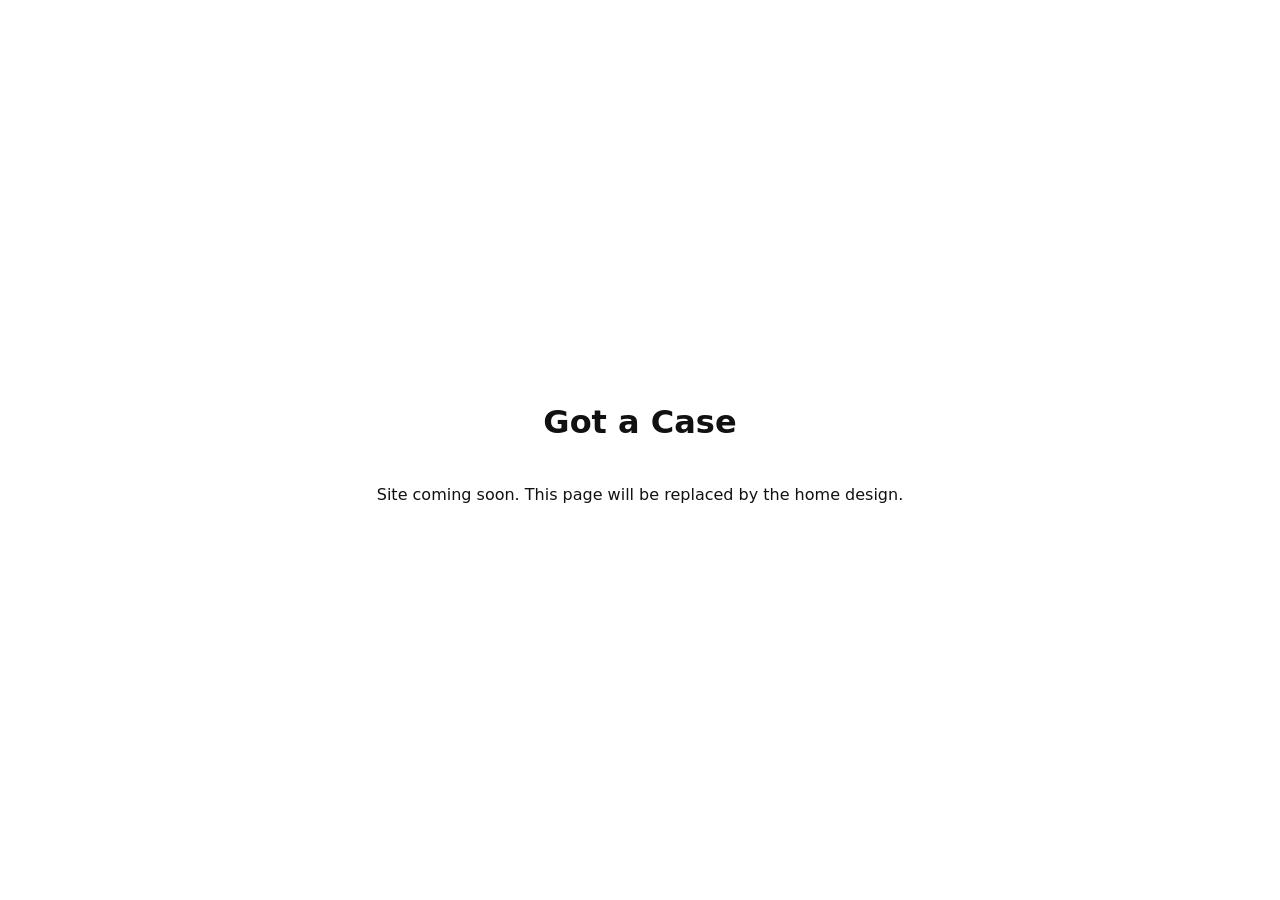
==== site/index.html @ 5988296b "Scaffold repository structure for Got a Case site Add design/ folders for mobile and desktop HTML ex" ====
<!DOCTYPE html>
<html lang="en">
<head>
  <meta charset="UTF-8">
  <meta name="viewport" content="width=device-width, initial-scale=1.0">
  <title>Got a Case</title>
  <meta name="description" content="Got a Case">
  <link rel="stylesheet" href="assets/css/main.css">
</head>
<body>
  <main class="placeholder">
    <h1>Got a Case</h1>
    <p>Site coming soon. This page will be replaced by the home design.</p>
  </main>
  <script src="assets/js/main.js"></script>
</body>
</html>
---- site/assets/css/main.css ----
/* ==========================================================================
   Got a Case – global styles
   Mobile-first: base rules target phones, desktop overrides live in
   @media (min-width: 1024px) blocks.
   ========================================================================== */

:root {
  /* Update these tokens from the design files once they are uploaded */
  --color-bg: #ffffff;
  --color-text: #111111;
  --color-accent: #0055ff;
  --font-body: system-ui, -apple-system, "Segoe UI", Roboto, sans-serif;
  --gutter: 16px;
  --max-width: 1200px;
}

*,
*::before,
*::after {
  box-sizing: border-box;
}

html {
  -webkit-text-size-adjust: 100%;
}

body {
  margin: 0;
  font-family: var(--font-body);
  color: var(--color-text);
  background: var(--color-bg);
  line-height: 1.5;
}

img,
svg,
video {
  max-width: 100%;
  height: auto;
  display: block;
}

.container {
  width: 100%;
  max-width: var(--max-width);
  margin: 0 auto;
  padding: 0 var(--gutter);
}

/* Temporary placeholder until the home design is in */
.placeholder {
  min-height: 100vh;
  display: grid;
  place-content: center;
  text-align: center;
  padding: var(--gutter);
}

@media (min-width: 1024px) {
  :root {
    --gutter: 32px;
  }
}
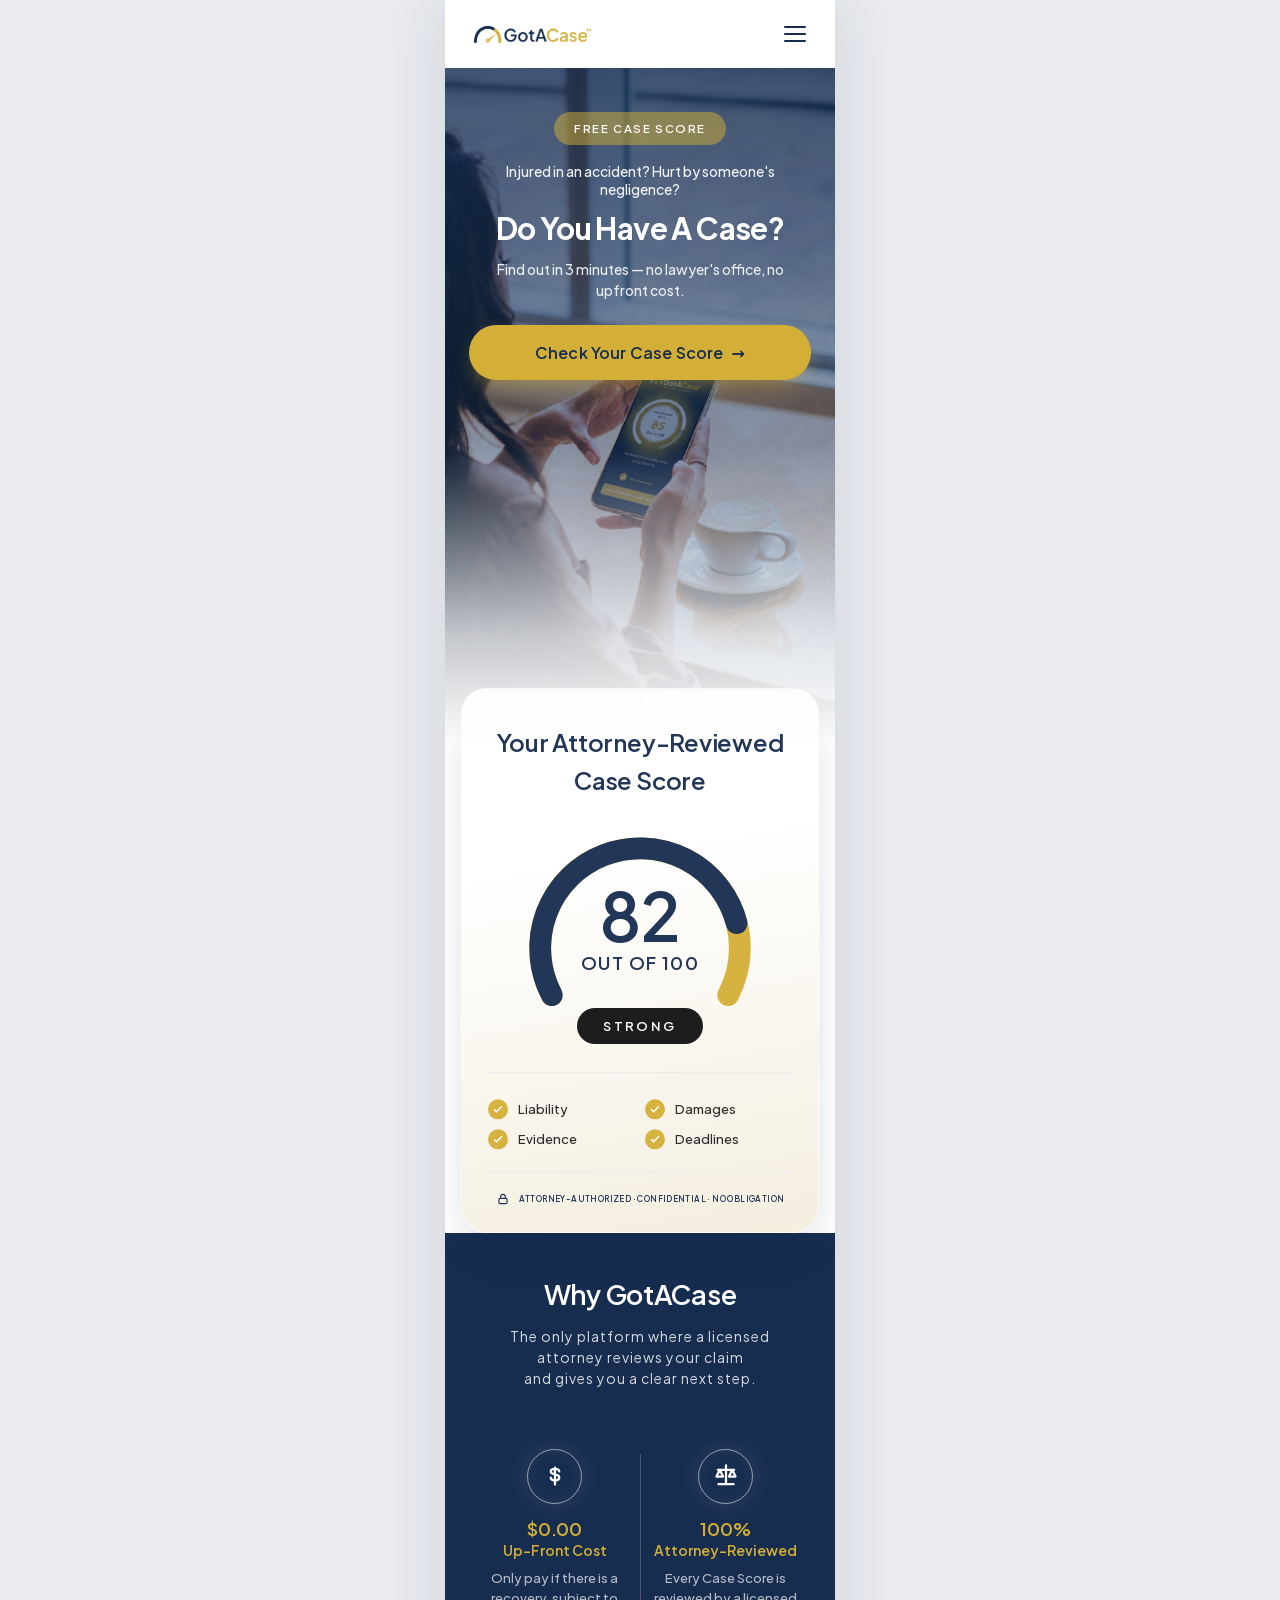
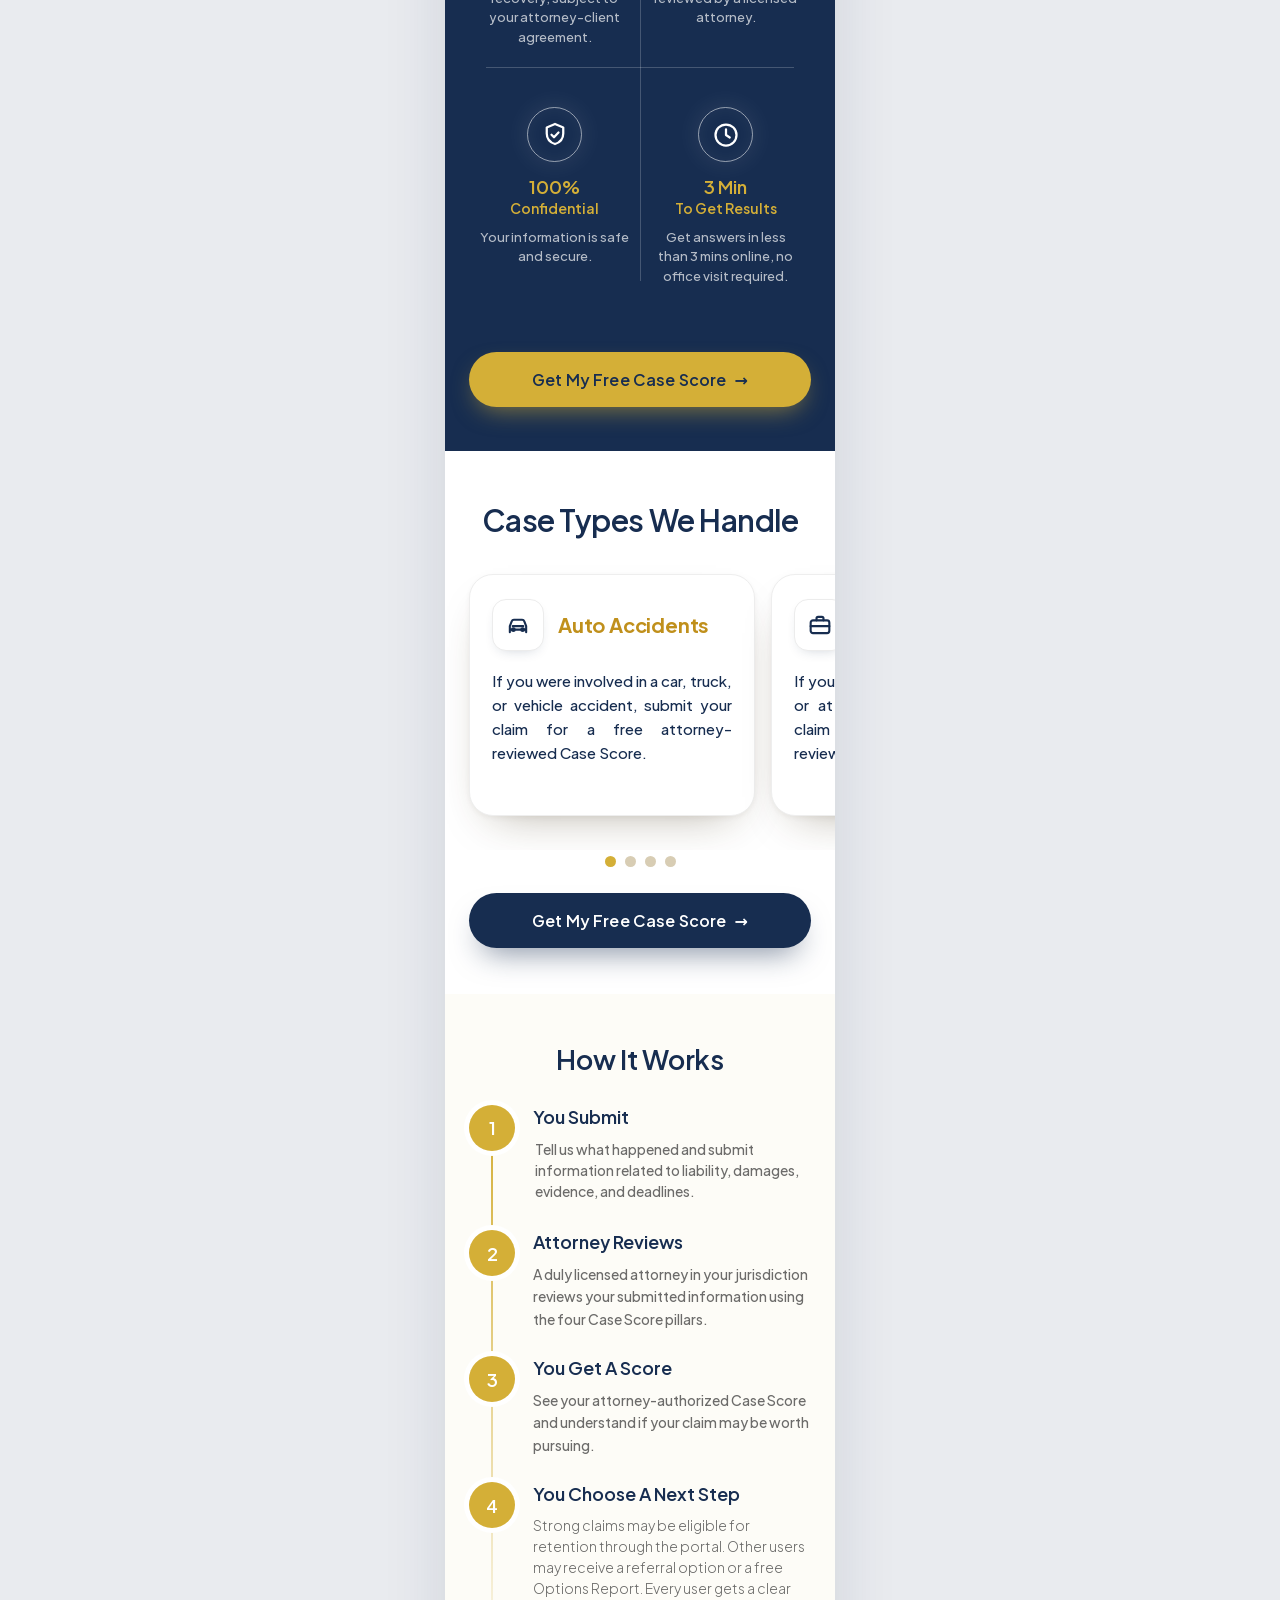
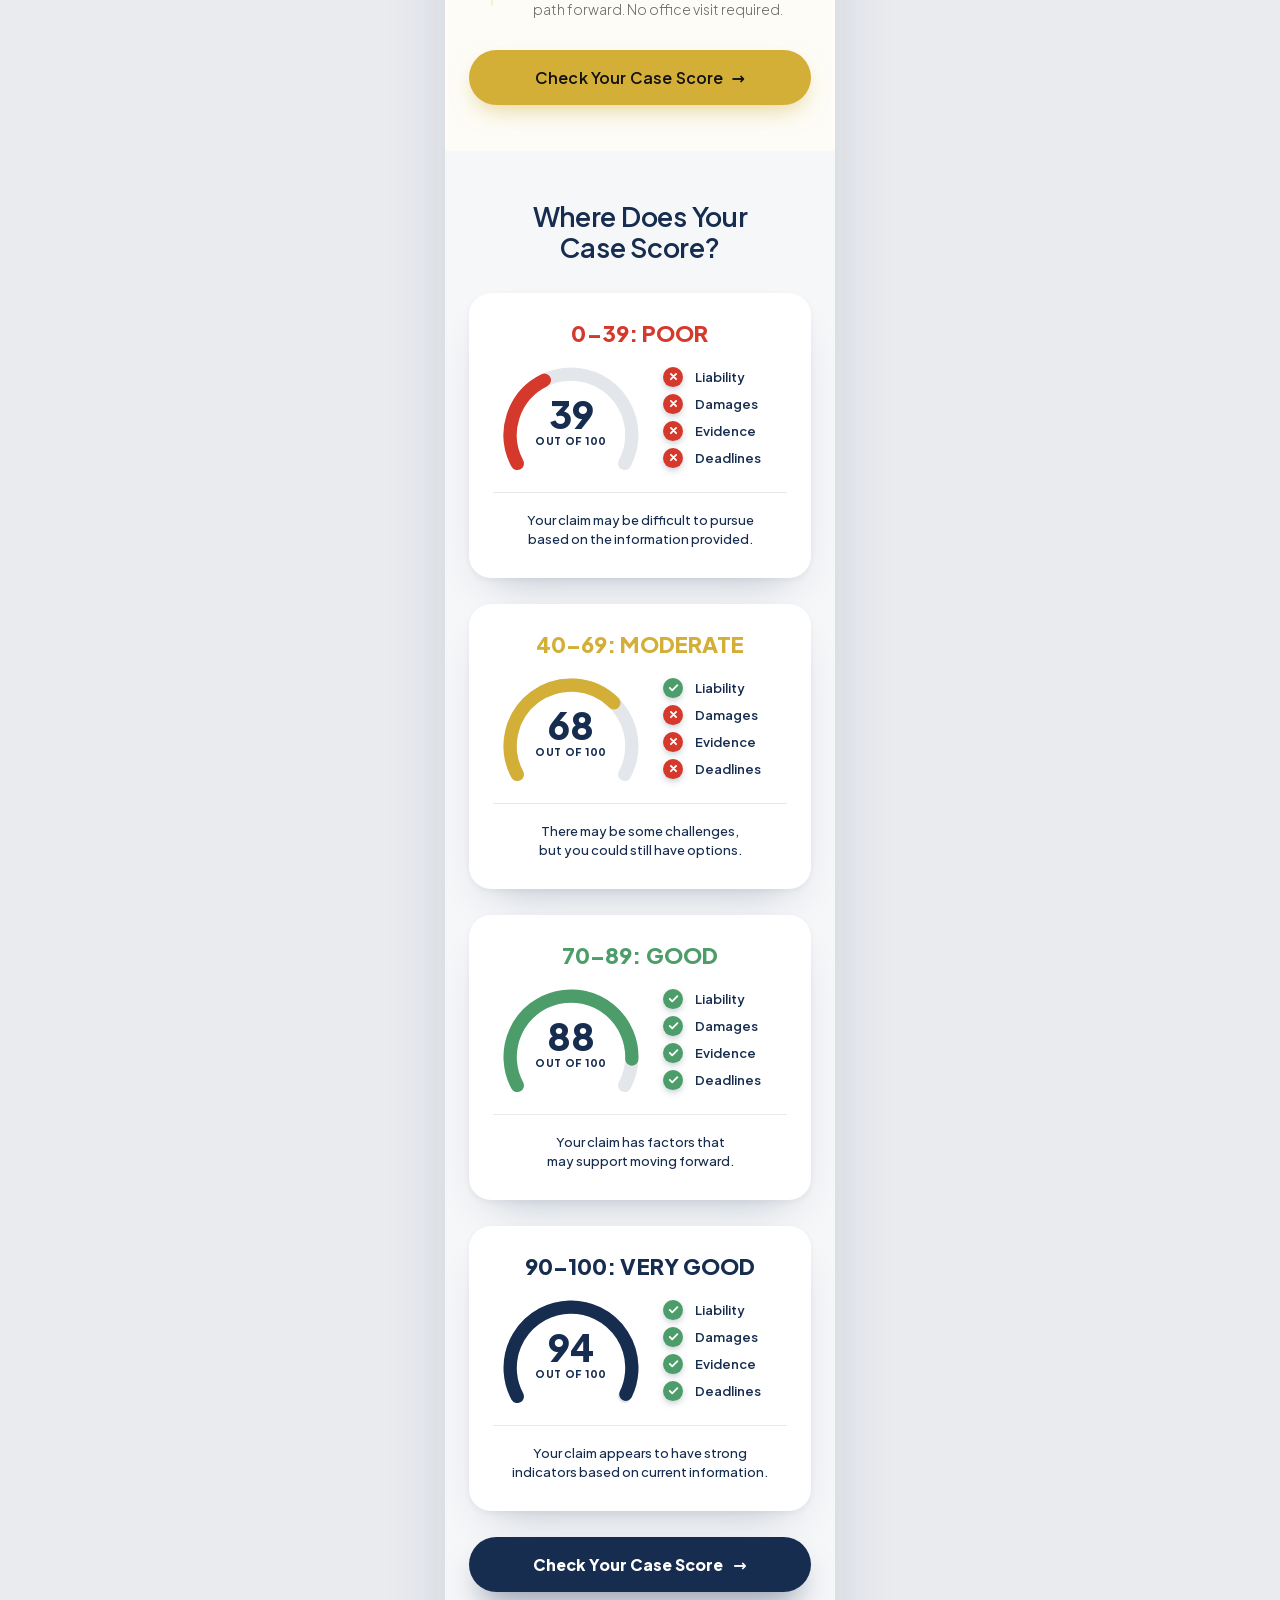
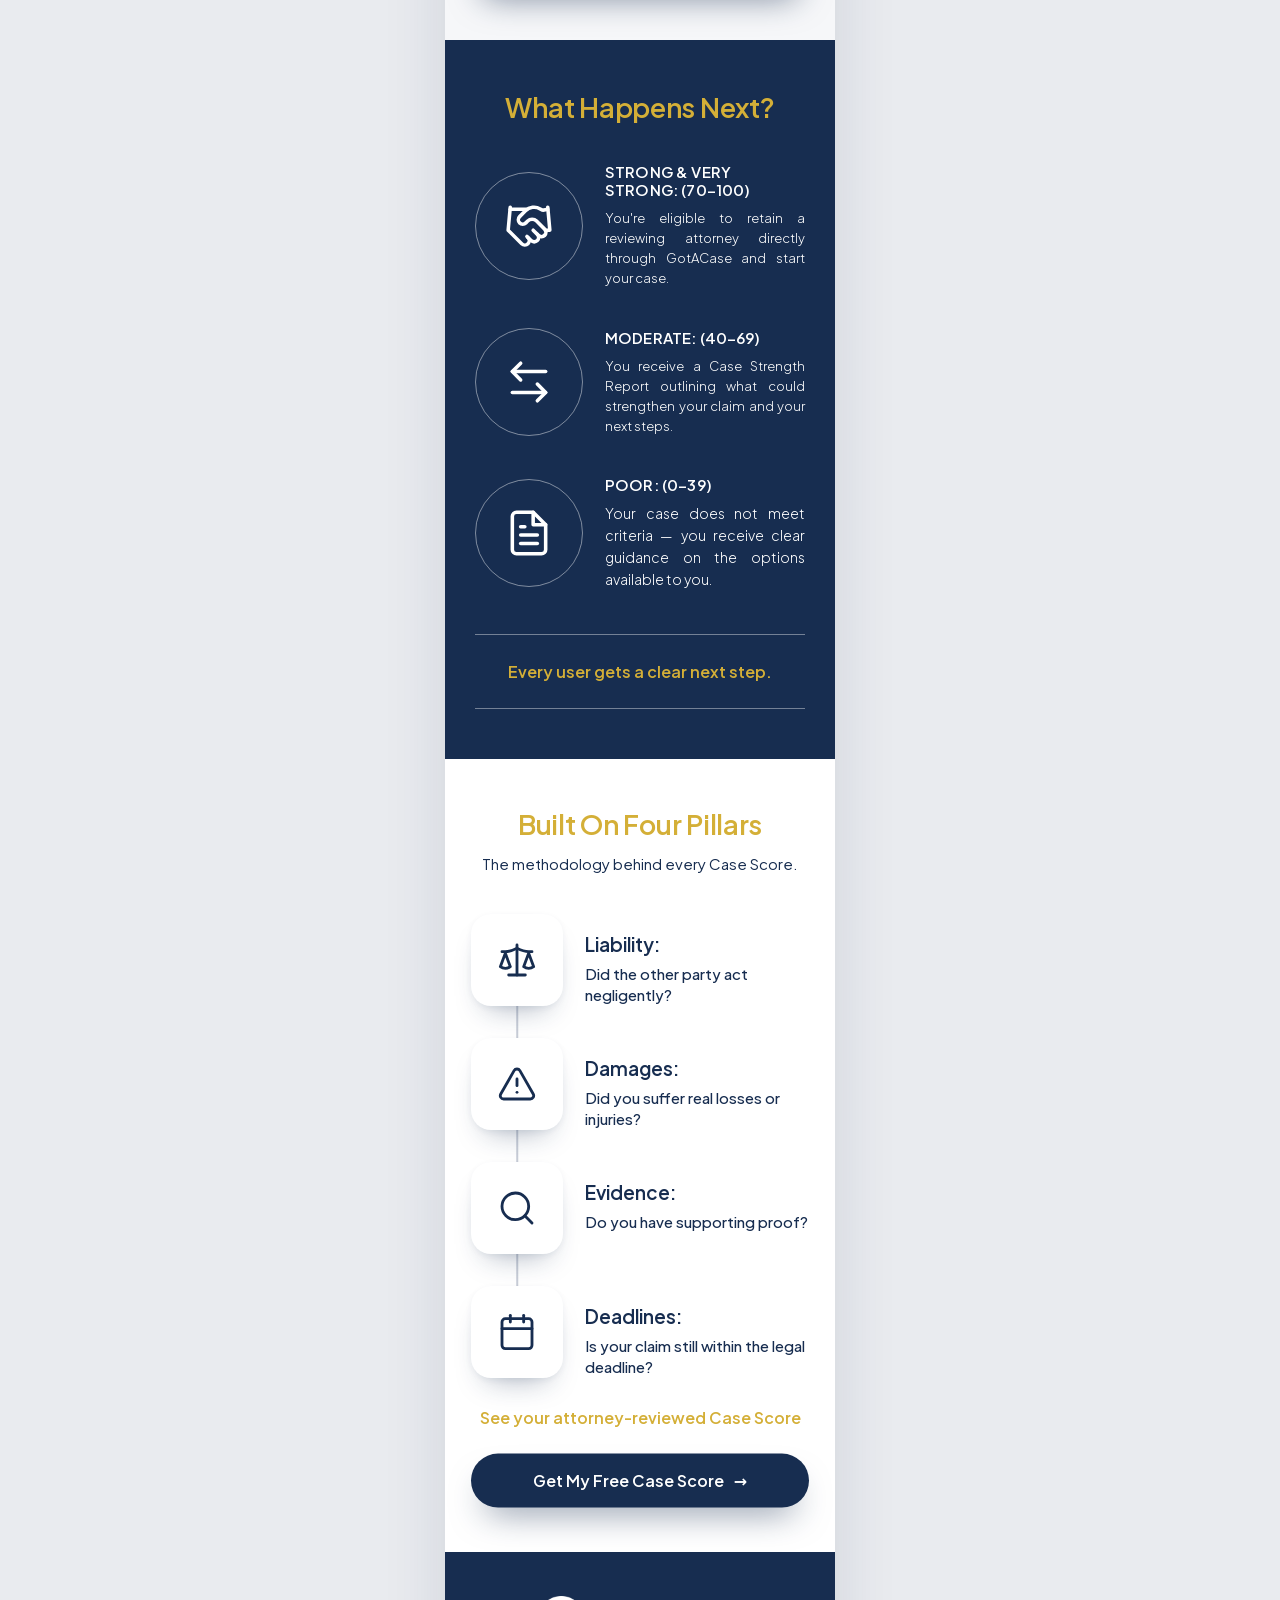
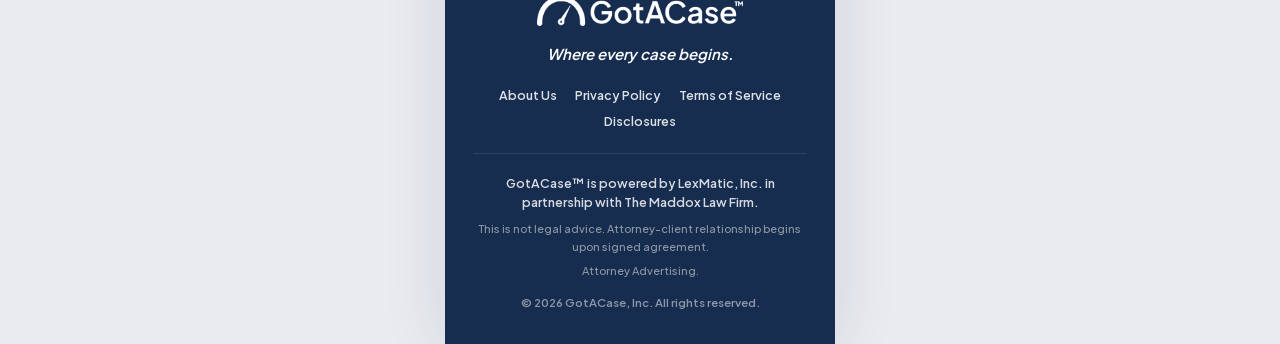
==== commit b43a5c24: "Build mobile site pages from the design exports Convert the five bundled mobile exports (home, quiz," ====
--- a/site/index.html
+++ b/site/index.html
@@ -1,17 +1,784 @@
 <!DOCTYPE html>
 <html lang="en">
 <head>
-  <meta charset="UTF-8">
-  <meta name="viewport" content="width=device-width, initial-scale=1.0">
-  <title>Got a Case</title>
-  <meta name="description" content="Got a Case">
-  <link rel="stylesheet" href="assets/css/main.css">
+<meta charset="utf-8">
+<meta name="viewport" content="width=device-width, initial-scale=1">
+<title>GotACase&trade; — Where every case begins.</title>
+<meta name="description" content="Find out if you have a personal injury case in 3 minutes. Get a free, attorney-reviewed Case Score. No upfront cost, no office visit.">
+<link rel="icon" type="image/png" href="favicon.png">
+<link rel="apple-touch-icon" href="apple-touch-icon.png">
+<link rel="stylesheet" href="assets/css/fonts.css">
+<link rel="stylesheet" href="assets/css/main.css">
+<style>
+:root {
+    --navy: #172D50;
+    --navy-deep: #172D50;
+    --gold: #D4AF37;
+    --gold-soft: #D4AF37;
+    --steel: #8C96A3;
+    --onyx: #111111;
+    --white: #FFFFFF;
+    --ink: #172D50;
+    --line: #e7eaef;
+    --page-bg: #e9ebef;
+    --card-grad-top: #ffffff;
+    --card-grad-bot: #f4eede;
+    --font-bold: 600;
+    --hero-zoom: 1.08;
+  }
+
+  * { margin: 0; padding: 0; box-sizing: border-box; }
+
+  html { scroll-behavior: smooth; }
+
+  body {
+    font-family: 'Plus Jakarta Sans', system-ui, sans-serif;
+    background: var(--page-bg);
+    color: var(--ink);
+    -webkit-font-smoothing: antialiased;
+    display: flex;
+    justify-content: center;
+  }
+
+  /* ---- Mobile shell ---- */
+  .phone {
+    width: 100%;
+    max-width: 390px;
+    min-height: 100vh;
+    background: var(--white);
+    position: relative;
+    overflow: hidden;
+    box-shadow: 0 0 60px rgba(23,45,80,0.12);
+  }
+
+  section { position: relative; }
+
+  /* ---- Typography helpers ---- */
+  .eyebrow {
+    font-size: 12px;
+    font-weight: var(--font-bold);
+    letter-spacing: 0.16em;
+    text-transform: uppercase;
+  }
+  h2.section-title {
+    font-size: 27px;
+    font-weight: var(--font-bold);
+    line-height: 1.15;
+    letter-spacing: -0.01em;
+    color: var(--navy);
+    text-wrap: balance;
+  }
+  .lede { color: var(--steel); font-size: 15px; line-height: 1.55; font-weight: 500; }
+
+  /* ---- Gold CTA ---- */
+  .cta {
+    display: flex;
+    align-items: center;
+    justify-content: center;
+    gap: 8px;
+    width: 100%;
+    background: var(--gold);
+    color: var(--onyx);
+    font-weight: var(--font-bold);
+    font-size: 16px;
+    letter-spacing: 0.01em;
+    border: none;
+    border-radius: 999px;
+    padding: 17px 22px;
+    cursor: pointer;
+    text-decoration: none;
+    box-shadow: 0 10px 24px -8px rgba(212,175,55,0.6);
+    transition: transform .18s ease, box-shadow .18s ease, background .18s ease;
+  }
+  .cta:hover { transform: translateY(-2px); box-shadow: 0 16px 30px -10px rgba(212,175,55,0.7); background: #D4AF37; }
+  .cta:active { transform: translateY(0); }
+  .cta .arrow { transition: transform .18s ease; }
+  .cta:hover .arrow { transform: translateX(4px); }
+
+  /* ============ NAV ============ */
+  .nav {
+    position: sticky;
+    top: 0;
+    z-index: 60;
+    background: rgba(255,255,255,0.92);
+    backdrop-filter: blur(12px);
+    -webkit-backdrop-filter: blur(12px);
+    display: flex;
+    align-items: center;
+    justify-content: space-between;
+    padding: 14px 20px;
+  }
+  .logo { display: flex; align-items: center; gap: 9px; text-decoration: none; }
+  .logo-img { height: 17px; width: auto; display: block; margin-left: 9px; }
+  .logo .word { font-size: 21px; font-weight: var(--font-bold); letter-spacing: -0.02em; line-height: 1; }
+  .logo .got { color: var(--navy); }
+  .logo .case { color: var(--gold); }
+  .logo .tm { font-size: 9px; vertical-align: super; color: var(--steel); font-weight: var(--font-bold); }
+
+  /* ============ HERO ============ */
+  .hero { position: relative; min-height: 676px; display: flex; flex-direction: column; justify-content: flex-start; overflow: hidden; background-image: url('assets/images/hero-mobile.jpg'); background-size: cover; background-position: center; background-repeat: no-repeat; }
+  .hero .overlay {
+    position: absolute; inset: 0; z-index: 1; pointer-events: none;
+    background:
+      linear-gradient(180deg, rgba(23,45,80,0.62) 0%, rgba(23,45,80,0.34) 26%, rgba(23,45,80,0.10) 44%, rgba(255,255,255,0) 56%, rgba(255,255,255,0.75) 84%, rgba(255,255,255,1) 100%);
+  }
+  .hero .hero-inner {
+    position: relative; z-index: 2;
+    padding: 44px 24px 0; pointer-events: none;
+    text-align: center;
+  }
+  .hero-inner * { pointer-events: auto; }
+  .gold-pill {
+    display: inline-flex; align-items: center; justify-content: center;
+    background: rgba(212,175,55,0.5); color: var(--white);
+    font-size: 11.5px; font-weight: var(--font-bold); letter-spacing: 0.14em; text-transform: uppercase;
+    padding: 9px 20px; border-radius: 999px; margin-bottom: 16px; white-space: nowrap;
+  }
+  .hero .sub { color: rgba(255,255,255,0.92); font-size: 15px; font-weight: 500; margin-bottom: 10px; }
+  .hero h1 { color: #FFFFFF; font-size: 36px; line-height: 1.05; font-weight: 600; letter-spacing: -0.02em; margin-bottom: 14px; white-space: nowrap; }
+  .hero .body { color: rgba(255,255,255,0.88); font-size: 15px; line-height: 1.5; font-weight: 500; margin-bottom: 24px; max-width: 320px; margin-left: auto; margin-right: auto; }
+  .hero .cta { color: #172D50; font-weight: 600; }
+  .hero .cta .arrow { color: #172D50; }
+
+  /* ============ CASE SCORE ============ */
+  .score-wrap { padding: 0 16px; margin-top: -56px; position: relative; z-index: 10; }
+  .score-card {
+    background: linear-gradient(170deg, var(--card-grad-top) 0%, var(--card-grad-top) 30%, var(--card-grad-bot) 100%);
+    border-radius: 26px;
+    padding: 34px 26px 26px;
+    box-shadow: 0 26px 50px -22px rgba(23,45,80,0.4);
+    border: 1px solid rgba(255,255,255,0.6);
+    text-align: center;
+  }
+  .score-card h2 { font-size: 26px; font-weight: var(--font-bold); color: var(--navy); line-height: 1.15; letter-spacing: -0.01em; }
+  .gauge { margin: 8px auto 6px; max-width: 260px; }
+  .gauge svg { width: 100%; height: 192px; overflow: visible; display: block; transform: translateY(-3%); }
+  .gauge .g-num, .gauge .g-of { transform: translateY(13px); }
+  .gauge .g-num { font-size: 52px; font-weight: var(--font-bold); fill: var(--navy); }
+  .gauge .g-of { font-size: 14px; font-weight: var(--font-bold); letter-spacing: 0.08em; fill: var(--navy); }
+  .tier-pill {
+    display: inline-flex; align-items: center; gap: 8px;
+    background: var(--onyx); color: var(--white);
+    font-size: 13px; font-weight: var(--font-bold); letter-spacing: 0.18em; text-transform: uppercase;
+    padding: 10px 26px; border-radius: 999px; margin-top: 2px;
+  }
+  .checks {
+    display: grid; grid-template-columns: 1fr 1fr; gap: 10px;
+    margin-top: 26px; padding-top: 26px; border-top: 1px solid var(--line);
+    text-align: left;
+    transform: translateY(3%);
+  }
+  .check { display: flex; align-items: center; gap: 10px; }
+  .check .dot {
+    width: 20px; height: 20px; border-radius: 50%; background: var(--gold);
+    display: flex; align-items: center; justify-content: center; flex-shrink: 0;
+  }
+  .check .dot svg { width: 12px; height: 12px; }
+  .check span { font-size: 13px; font-weight: 600; color: var(--navy); }
+  .confidential {
+    display: flex; align-items: center; justify-content: center; gap: 9px;
+    margin-top: 24px; padding-top: 18px; border-top: 1px solid var(--line);
+    color: var(--steel); font-size: 11px; font-weight: var(--font-bold); letter-spacing: 0.05em; text-transform: uppercase;
+  }
+  .confidential svg { width: 14px; height: 14px; flex-shrink: 0; }
+
+  /* ============ WHY ============ */
+  .why { background: var(--navy); padding: 46px 24px 44px; text-align: center; }
+  .why h2 { color: var(--white); margin-bottom: 16px; }
+  .why .why-sub {
+    color: rgba(255,255,255,0.82); font-size: 15px; line-height: 1.5; font-weight: 500;
+    max-width: 330px; margin: 0 auto 30px; text-wrap: balance;
+  }
+  .why-grid {
+    position: relative; display: grid; grid-template-columns: 1fr 1fr; margin-bottom: 36px;
+  }
+  .why-grid::before {
+    content: ""; position: absolute; top: 7%; bottom: 7%; left: 50%;
+    width: 1px; background: rgba(255,255,255,0.2);
+  }
+  .why-grid::after {
+    content: ""; position: absolute; left: 5%; right: 5%; top: 50%;
+    height: 1px; background: rgba(255,255,255,0.2);
+  }
+  .why-cell {
+    display: flex; flex-direction: column; align-items: center;
+    padding: 30px 10px;
+  }
+  .why-ico {
+    width: 62px; height: 62px; border-radius: 50%; flex-shrink: 0;
+    border: 1.5px solid rgba(255,255,255,0.55);
+    display: flex; align-items: center; justify-content: center;
+    margin-bottom: 16px;
+    box-shadow: 0 0 26px rgba(255,255,255,0.10), inset 0 0 18px rgba(255,255,255,0.05);
+  }
+  .why-ico svg { width: 30px; height: 30px; stroke: var(--white); fill: none; }
+  .why-stat { color: var(--gold); font-size: 25px; font-weight: var(--font-bold); line-height: 1; letter-spacing: -0.01em; margin-bottom: 5px; }
+  .why-label { color: var(--gold); font-size: 16px; font-weight: var(--font-bold); line-height: 1.1; margin-bottom: 11px; }
+  .why-desc { color: rgba(255,255,255,0.68); font-size: 13.5px; line-height: 1.5; font-weight: 500; max-width: 200px; text-wrap: pretty; }
+  .why .cta { color: #172D50; }
+  .why .cta .arrow { color: #172D50; }
+
+  /* ============ CASE TYPES ============ */
+  .case-types {
+    position: relative;
+    padding: 52px 0 46px;
+    overflow: hidden;
+    background: #ffffff;
+  }
+  .case-types > h2,
+  .case-types > .ct2-carousel,
+  .case-types > .ct2-dots,
+  .case-types > .ct-cta { position: relative; z-index: 1; }
+  .case-types h2 {
+    color: #172D50; text-align: center; padding: 0 24px;
+    font-size: 30px; margin-bottom: 26px; letter-spacing: -0.015em;
+  }
+  .ct2-carousel {
+    display: flex; gap: 16px; overflow-x: auto; padding: 10px 24px 34px;
+    scroll-snap-type: x mandatory; -webkit-overflow-scrolling: touch;
+  }
+  .ct2-carousel::-webkit-scrollbar { height: 0; }
+  .ct2-card {
+    flex: 0 0 286px; scroll-snap-align: center;
+    background: #ffffff;
+    border: 1px solid #eee;
+    border-radius: 24px; padding: 24px 22px 26px;
+    box-shadow: 0 20px 44px -24px rgba(60,45,15,0.4), 0 2px 5px rgba(60,45,15,0.05);
+  }
+  .ct2-head { display: flex; align-items: center; gap: 14px; margin-bottom: 18px; }
+  .ct2-ico {
+    width: 52px; height: 52px; border-radius: 14px; flex-shrink: 0;
+    background: #fff; border: 1px solid #ececec;
+    box-shadow: 0 5px 14px -8px rgba(23,45,80,0.3);
+    display: flex; align-items: center; justify-content: center;
+  }
+  .ct2-ico svg { width: 28px; height: 28px; stroke: #172D50; fill: none; }
+  .ct2-title { color: #C0901C; font-size: 20px; font-weight: 700; line-height: 1.15; letter-spacing: -0.01em; }
+  .ct2-desc {
+    color: #172D50; font-size: 15px; line-height: 1.6; font-weight: 500;
+    text-align: justify; margin-bottom: 24px;
+  }
+  /* dots */
+  .ct2-dots { display: flex; gap: 9px; justify-content: center; margin: 6px 0 26px; }
+  .ct2-dots .dot { width: 11px; height: 11px; border-radius: 50%; background: #d8cdb4; cursor: pointer; transition: background .2s ease; }
+  .ct2-dots .dot.active { background: var(--gold); }
+  .case-types .ct-cta { padding: 0 24px; }
+  /* navy CTA variant */
+  .cta.cta-navy { background: #172D50; color: #fff; box-shadow: 0 16px 30px -12px rgba(23,45,80,0.55); }
+  .cta.cta-navy:hover { background: #172D50; box-shadow: 0 20px 34px -12px rgba(23,45,80,0.6); }
+  .cta.cta-navy .arrow { color: #fff; }
+
+  /* ============ HOW IT WORKS ============ */
+  .how { padding: 50px 24px 46px; background: #f7efd7; }
+  .how h2 { text-align: center; margin-bottom: 30px; }
+  .steps { position: relative; margin-bottom: 30px; }
+  .steps::before {
+    content: ""; position: absolute; left: 22px; top: 14px; bottom: 14px;
+    width: 2px; background: linear-gradient(180deg, var(--gold), rgba(212,175,55,0.15));
+  }
+  .step { position: relative; display: flex; gap: 18px; padding-bottom: 26px; }
+  .step:last-child { padding-bottom: 0; }
+  .step .num {
+    position: relative; z-index: 1; flex-shrink: 0;
+    width: 46px; height: 46px; border-radius: 50%;
+    background: var(--navy); color: var(--white);
+    display: flex; align-items: center; justify-content: center;
+    font-size: 18px; font-weight: var(--font-bold);
+    box-shadow: 0 0 0 5px var(--white);
+  }
+  .step .s-title { font-size: 18px; font-weight: var(--font-bold); color: var(--navy); line-height: 1.15; padding-top: 2px; }
+  .step .s-desc { font-size: 14px; color: var(--steel); font-weight: 500; margin-top: 4px; line-height: 1.5; }
+
+  /* ============ SCORE RANGES ============ */
+  .ranges { padding: 50px 24px 48px; background: #f6f7f9; }
+  .ranges h2 { text-align: center; margin-bottom: 30px; }
+  .rng-card {
+    background: #fff; border-radius: 22px;
+    padding: 26px 24px 28px; margin-bottom: 26px;
+    box-shadow: 0 22px 44px -24px rgba(23,45,80,0.30), 0 2px 6px rgba(23,45,80,0.05);
+  }
+  .rng-head { text-align: center; font-size: 22px; font-weight: 800; letter-spacing: 0.005em; margin-bottom: 6px; }
+  .rng-body { display: flex; align-items: center; gap: 10px; }
+  .rng-gauge { flex: 0 0 156px; }
+  .rng-gauge svg { width: 100%; height: auto; overflow: visible; display: block; transform: translateY(-3%); }
+  .rg-num { font-size: 48px; font-weight: 800; fill: var(--navy); }
+  .rg-of { font-size: 13px; font-weight: 800; letter-spacing: 0.07em; fill: var(--navy); }
+  .rng-checks { flex: 1; display: flex; flex-direction: column; gap: 7px; padding-left: 4px; transform: translateY(6%); }
+  .rng-checks .row { display: flex; align-items: center; gap: 12px; font-size: 13px; font-weight: 600; color: var(--navy); }
+  .rng-checks .ci {
+    width: 20px; height: 20px; border-radius: 50%; flex-shrink: 0;
+    display: flex; align-items: center; justify-content: center;
+    box-shadow: 0 3px 7px -1px rgba(23,45,80,0.28);
+  }
+  .rng-checks .ci svg { width: 15px; height: 15px; }
+  .rng-checks .good .ci { background: #4C9D69; }
+  .rng-checks .bad .ci { background: #D5392C; }
+  .rng-divider { height: 1px; background: #e7e9ed; margin: 22px 0 18px; }
+  .rng-desc { text-align: center; font-size: 13px; line-height: 1.5; color: #172D50; font-weight: 500; max-width: 330px; margin: 0 auto; text-wrap: balance; }
+  .rng-cta {
+    display: flex; align-items: center; justify-content: center; gap: 10px;
+    width: 100%; background: var(--navy); color: #fff;
+    font-size: 16px; font-weight: 800; padding: 17px 22px; border-radius: 999px;
+    text-decoration: none; box-shadow: 0 18px 32px -12px rgba(23,45,80,0.55);
+    margin-top: 2px;
+  }
+  .rng-cta:hover { background: #172D50; }
+
+  /* ============ WHAT HAPPENS NEXT ============ */
+  .next { background: var(--navy); padding: 52px 30px 50px; }
+  .next h2 { text-align: center; color: var(--gold); margin-bottom: 40px; }
+  .outcome {
+    display: flex; gap: 22px; align-items: center; margin-bottom: 40px;
+  }
+  .outcome:last-of-type { margin-bottom: 0; }
+  .outcome .o-ico {
+    flex-shrink: 0; width: 108px; height: 108px; border-radius: 50%;
+    border: 1.5px solid rgba(255,255,255,0.45);
+    display: flex; align-items: center; justify-content: center;
+  }
+  .outcome .o-ico svg { width: 50px; height: 50px; stroke: #fff; fill: none; }
+  .outcome .o-tier {
+    color: #fff; font-size: 17px; font-weight: var(--font-bold);
+    letter-spacing: 0.01em; line-height: 1.2; margin-bottom: 9px; text-transform: uppercase;
+  }
+  .outcome .o-desc {
+    color: rgba(255,255,255,0.78); font-size: 14px; line-height: 1.55;
+    font-weight: 400; text-align: justify; text-wrap: pretty;
+  }
+  .next-foot { margin-top: 44px; }
+  .next-foot .rule { height: 1px; background: rgba(255,255,255,0.4); }
+  .next .footnote {
+    text-align: center; color: var(--gold); font-size: 16px;
+    font-weight: var(--font-bold); padding: 26px 0;
+  }
+
+  /* ============ FOUR PILLARS ============ */
+  .pillars {
+    background: #ffffff;
+    padding: 50px 26px 46px; text-align: center;
+  }
+  .pillars h2 { color: var(--gold); margin-bottom: 12px; }
+  .pillars .lede { color: var(--navy); font-weight: 600; margin-bottom: 38px; }
+  .pillar-grid { display: flex; flex-direction: column; max-width: 420px; margin: 0 auto; }
+  .pillar {
+    display: flex; gap: 22px; align-items: flex-start; text-align: left;
+    position: relative; padding-bottom: 32px;
+  }
+  .pillar:last-child { padding-bottom: 0; }
+  .pillar:not(:last-child)::before {
+    content: ""; position: absolute; left: 46px; top: 26px; bottom: 0;
+    width: 1.5px; background: #c8cdd7; transform: translateX(-50%); z-index: 0;
+  }
+  .pillar .p-icon {
+    position: relative; z-index: 1; flex-shrink: 0;
+    width: 92px; height: 92px; border-radius: 20px; background: #fff;
+    box-shadow: 0 16px 30px -16px rgba(23,45,80,0.4), 0 2px 6px rgba(23,45,80,0.06);
+    display: flex; align-items: center; justify-content: center;
+  }
+  .pillar .p-icon svg { width: 40px; height: 40px; stroke: var(--navy); }
+  .pillar .p-body { padding-top: 18px; }
+  .pillar .p-title { color: var(--navy); font-size: 19px; font-weight: var(--font-bold); margin-bottom: 7px; }
+  .pillar .p-desc { color: #172D50; font-size: 15px; font-weight: 500; line-height: 1.4; }
+  .pillars-tag { color: var(--gold); font-size: 16px; font-weight: var(--font-bold); text-align: center; margin: 14px 0 22px; transform: translateY(3%); }
+  .pillars-cta {
+    display: flex; align-items: center; justify-content: center; gap: 10px;
+    width: 100%; background: var(--navy); color: #fff;
+    font-size: 16px; font-weight: var(--font-bold); padding: 17px 22px; border-radius: 999px;
+    text-decoration: none; box-shadow: 0 18px 34px -14px rgba(23,45,80,0.55);
+    transform: translateY(3%);
+  }
+  .pillars-cta:hover { background: #172D50; }
+
+  /* ============ FOOTER ============ */
+  .footer { background: var(--navy-deep); padding: 44px 28px 34px; text-align: center; }
+  .footer .f-logo { margin-bottom: 14px; }
+  .footer .f-logo-img { height: 30px; width: auto; display: inline-block; }
+  .footer .f-tag { color: var(--gold); font-size: 15px; font-weight: var(--font-bold); font-style: italic; margin-bottom: 24px; }
+  .footer .f-links {
+    display: flex; flex-wrap: wrap; align-items: center; justify-content: center; gap: 10px 18px;
+    margin-bottom: 24px;
+  }
+  .footer .f-links a { color: rgba(255,255,255,0.85); font-size: 12.5px; font-weight: 600; text-decoration: none; }
+  .footer .f-links a:hover { color: var(--gold); }
+  .footer .disclaimer {
+    color: rgba(255,255,255,0.42); font-size: 11px; line-height: 1.6; font-weight: 500;
+    border-top: 1px solid rgba(255,255,255,0.1); padding-top: 20px; max-width: 320px; margin: 0 auto 16px;
+    text-align: left;
+  }
+  .footer .f-legal {
+    border-top: 1px solid rgba(255,255,255,0.1); padding-top: 20px;
+    max-width: 360px; margin: 0 auto 16px;
+  }
+  .footer .f-entity {
+    color: rgba(255,255,255,0.82); font-size: 12.5px; line-height: 1.55; font-weight: 600;
+    margin-bottom: 8px;
+  }
+  .footer .f-disclaimer {
+    color: #8C96A3; font-size: 11px; line-height: 1.6; font-weight: 500; margin-bottom: 6px;
+  }
+  .footer .f-advertising {
+    color: #8C96A3; font-size: 11px; line-height: 1.6; font-weight: 500;
+  }
+  .footer .copy { color: rgba(255,255,255,0.5); font-size: 11.5px; font-weight: 600; }
+</style>
 </head>
 <body>
-  <main class="placeholder">
-    <h1>Got a Case</h1>
-    <p>Site coming soon. This page will be replaced by the home design.</p>
-  </main>
-  <script src="assets/js/main.js"></script>
+<div class="phone">
+
+    <!-- ============ 1. NAV ============ -->
+    <nav class="nav">
+      <a href="#top" class="logo">
+        <img src="assets/images/logo.png" alt="GotACase" class="logo-img">
+      </a>
+      <details class="menu"><summary aria-label="Open menu"><span></span><span></span><span></span></summary>
+        <nav class="menu-panel">
+          <a href="index.html">Home</a>
+          <a href="quiz.html">Check Your Case Score</a>
+          <a href="alabama.html">Alabama</a>
+          <a href="contact.html">Contact</a>
+        </nav>
+      </details>
+      
+    </nav>
+
+    <span id="top"></span>
+
+    <!-- ============ 2. HERO ============ -->
+    <section class="hero">
+      
+      <div class="overlay"></div>
+      <div class="hero-inner">
+        <span class="gold-pill">Free Case Score</span>
+        <p class="sub" style="font-size: 14px; margin: 1px 0px 15px">Injured in an accident? Hurt by someone's negligence?</p>
+        <h1 style="font-size: 30px; font-weight: 700">Do You Have A Case?</h1>
+        <p class="body" style="font-size: 14px">Find out in 3 minutes — no lawyer's office, no upfront cost.</p>
+        <a href="quiz.html" class="cta">Check Your Case Score <span class="arrow">→</span></a>
+      </div>
+    </section>
+
+    <!-- ============ 3. CASE SCORE ============ -->
+    <section class="score-wrap" id="score">
+      <div class="score-card" style="color: rgb(255, 255, 255); opacity: 0.95">
+        <h2 style="line-height: 1.6; font-size: 24px">Your Attorney-Reviewed Case Score</h2>
+        <div class="gauge" data-gauge="" data-score="82"></div>
+        <div class="tier-pill">Strong</div>
+        <div class="checks">
+          <div class="check"><span class="dot"><svg viewBox="0 0 24 24" fill="none"><path d="M5 13l4 4L19 7" stroke="#111" stroke-width="3" stroke-linecap="round" stroke-linejoin="round" style="stroke: rgb(255, 255, 255)"></path></svg></span><span style="font-weight: 500; color: rgb(34, 34, 34)">Liability</span></div>
+          <div class="check"><span class="dot"><svg viewBox="0 0 24 24" fill="none"><path d="M5 13l4 4L19 7" stroke="#111" stroke-width="3" stroke-linecap="round" stroke-linejoin="round" style="stroke: rgb(255, 255, 255)"></path></svg></span><span style="font-weight: 500; color: rgb(34, 34, 34)">Damages</span></div>
+          <div class="check"><span class="dot"><svg viewBox="0 0 24 24" fill="none"><path d="M5 13l4 4L19 7" stroke="#111" stroke-width="3" stroke-linecap="round" stroke-linejoin="round" style="stroke: rgb(255, 255, 255)"></path></svg></span><span style="color: rgb(34, 34, 34); font-weight: 500">Evidence</span></div>
+          <div class="check"><span class="dot"><svg viewBox="0 0 24 24" fill="none"><path d="M5 13l4 4L19 7" stroke="#111" stroke-width="3" stroke-linecap="round" stroke-linejoin="round" style="stroke: rgb(255, 255, 255)"></path></svg></span><span style="font-weight: 500; color: rgb(34, 34, 34)">Deadlines</span></div>
+        </div>
+        <div class="confidential" style="padding: 20px 0px 0px; font-size: 8px; color: #172D50">
+          <svg viewBox="0 0 24 24" fill="none"><rect x="5" y="11" width="14" height="9" rx="2" stroke="#8C96A3" stroke-width="2" style="stroke: #172D50; height: 9px"></rect><path d="M8 11V8a4 4 0 0 1 8 0v3" stroke="#8C96A3" stroke-width="2" style="stroke: #172D50"></path></svg>
+          Attorney-Authorized · Confidential · No Obligation
+        </div>
+      </div>
+    </section>
+
+    <!-- ============ 4. WHY GOTACASE ============ -->
+    <section class="why">
+      <h2 class="section-title">Why GotACase</h2>
+      <p class="why-sub" style="font-size: 14px; text-align: center; line-height: 1.5; letter-spacing: 1px; font-weight: 400">The only platform where a licensed attorney reviews your claim and gives you a clear next step.</p>
+      <div class="why-grid">
+        <div class="why-cell">
+          <div class="why-ico" style="height: 55px; width: 55px"><svg viewBox="0 0 24 24" fill="none" stroke-width="1.8"><path d="M12 5.2v13.6M15.4 8.3C15.4 7 13.9 6.3 12 6.3s-3.4.7-3.4 2.1 1.4 1.9 3.4 2.3 3.4 1 3.4 2.4-1.5 2.3-3.4 2.3-3.4-.8-3.4-2.2" stroke-linecap="round" stroke-linejoin="round"></path></svg></div>
+          <div class="why-stat" style="font-size: 18px">$0.00</div>
+          <div class="why-label" style="font-size: 14px">Up-Front Cost</div>
+          <div class="why-desc" style="font-size: 13px">Only pay if there is a recovery, subject to your attorney-client agreement.</div>
+        </div>
+        <div class="why-cell">
+          <div class="why-ico" style="width: 55px; height: 55px"><svg viewBox="0 0 24 24" fill="none" stroke-width="1.8"><path d="M12 3.5v15M6 18.5h12M5.5 7h13M7 7l-2.6 5.4h5.2L7 7zM17 7l-2.6 5.4h5.2L17 7z" stroke-linecap="round" stroke-linejoin="round"></path></svg></div>
+          <div class="why-stat" style="font-size: 18px">100%</div>
+          <div class="why-label" style="font-size: 14px">Attorney-Reviewed</div>
+          <div class="why-desc" style="font-size: 13px">Every Case Score is reviewed by a licensed attorney.</div>
+        </div>
+        <div class="why-cell">
+          <div class="why-ico" style="width: 55px; height: 55px"><svg viewBox="0 0 24 24" fill="none" stroke-width="1.8"><path d="M12 3.2l6.6 2.8v4.7c0 4.2-2.8 7.2-6.6 8.5-3.8-1.3-6.6-4.3-6.6-8.5V6L12 3.2z" stroke-linejoin="round"></path><path d="M9.2 11.8l2 2 3.6-3.8" stroke-linecap="round" stroke-linejoin="round"></path></svg></div>
+          <div class="why-stat" style="font-size: 18px">100%</div>
+          <div class="why-label" style="font-size: 14px">Confidential</div>
+          <div class="why-desc" style="font-size: 13px">Your information is safe and secure.</div>
+        </div>
+        <div class="why-cell">
+          <div class="why-ico" style="width: 55px; height: 55px"><svg viewBox="0 0 24 24" fill="none" stroke-width="1.8"><circle cx="12" cy="12" r="8.4"></circle><path d="M12 7.4V12l3 2" stroke-linecap="round" stroke-linejoin="round"></path></svg></div>
+          <div class="why-stat" style="font-size: 18px">3 Min</div>
+          <div class="why-label" style="font-size: 14px">To Get Results</div>
+          <div class="why-desc" style="font-size: 13px">Get answers in less than 3 mins online, no office visit required.</div>
+        </div>
+      </div>
+      <a href="quiz.html" class="cta">Get My Free Case Score <span class="arrow">→</span></a>
+    </section>
+
+    <!-- ============ 5. CASE TYPES ============ -->
+    <section class="case-types">
+      <h2 class="section-title">Case Types We Handle</h2>
+      <div class="ct2-carousel" id="case-carousel"></div>
+      <div class="ct2-dots" id="ct-dots"></div>
+      <div class="ct-cta"><a href="quiz.html" class="cta cta-navy">Get My Free Case Score <span class="arrow">→</span></a></div>
+    </section>
+
+    <!-- ============ 6. HOW IT WORKS ============ -->
+    <section class="how" id="how" style="background-color: rgb(253, 252, 247)">
+      <h2 class="section-title">How It Works</h2>
+      <div class="steps">
+        <div class="step"><div class="num" style="background-color: rgb(212, 175, 55)">1</div><div><div class="s-title">You Submit</div><div class="s-desc" style="color: rgba(45, 45, 45, 0.7); padding: 2px; margin: 10px 0px 0px">Tell us what happened and submit information related to liability, damages, evidence, and deadlines.</div></div></div>
+        <div class="step"><div class="num" style="background-color: rgb(212, 175, 55)">2</div><div><div class="s-title">Attorney Reviews</div><div class="s-desc" style="color: rgba(45, 45, 45, 0.7); line-height: 1.6; margin: 10px 0px 0px">A duly licensed attorney in your jurisdiction reviews your submitted information using the four Case Score pillars.</div></div></div>
+        <div class="step"><div class="num" style="background-color: rgb(212, 175, 55)">3</div><div><div class="s-title">You Get A Score</div><div class="s-desc" style="line-height: 1.6; color: rgba(45, 45, 45, 0.7); margin: 10px 0px 0px">See your attorney-authorized Case Score and understand if your claim may be worth pursuing.</div></div></div>
+        <div class="step"><div class="num" style="background-color: rgb(212, 175, 55)">4</div><div><div class="s-title">You Choose A Next Step</div><div class="s-desc" style="color: rgba(45, 45, 45, 0.7); font-weight: 100; font-size: 14px; line-height: 1.5; margin: 10px 0px 0px">Strong claims may be eligible for retention through the portal. Other users may receive a referral option or a free Options Report. Every user gets a clear path forward. No office visit required.</div></div></div>
+      </div>
+      <a href="quiz.html" class="cta">Check Your Case Score <span class="arrow">→</span></a>
+    </section>
+
+    <!-- ============ 7. SCORE RANGES ============ -->
+    <section class="ranges" id="ranges">
+      <h2 class="section-title">Where Does Your Case Score?</h2>
+      <div id="range-cards"></div>
+      <a href="quiz.html" class="rng-cta">Check Your Case Score <span>→</span></a>
+    </section>
+
+    <!-- ============ 8. WHAT HAPPENS NEXT ============ -->
+    <section class="next">
+      <h2 class="section-title">What Happens Next?</h2>
+      <div class="outcome">
+        <div class="o-ico"><svg viewBox="0 0 24 24" fill="none" stroke-width="1.7" stroke-linecap="round" stroke-linejoin="round"><path d="m11 17 2 2a1 1 0 1 0 3-3"></path><path d="m14 14 2.5 2.5a1 1 0 1 0 3-3l-3.88-3.88a3 3 0 0 0-4.24 0l-.88.88a1 1 0 1 1-3-3l2.81-2.81a5.79 5.79 0 0 1 7.06-.87l.47.28a2 2 0 0 0 1.42.25L21 4"></path><path d="m21 3 1 11h-2"></path><path d="M3 3 2 14l6.5 6.5a1 1 0 1 0 3-3"></path><path d="M3 4h8"></path></svg></div>
+        <div><div class="o-tier" style="font-size: 15px">STRONG &amp; VERY STRONG: (70–100)</div><div class="o-desc" style="font-size: 13px; color: rgb(255, 255, 255); font-weight: 300">You're eligible to retain a reviewing attorney directly through GotACase and start your case.</div></div>
+      </div>
+      <div class="outcome">
+        <div class="o-ico"><svg viewBox="0 0 24 24" fill="none" stroke-width="1.7" stroke-linecap="round" stroke-linejoin="round"><path d="M8 3 4 7l4 4"></path><path d="M4 7h16"></path><path d="m16 21 4-4-4-4"></path><path d="M20 17H4"></path></svg></div>
+        <div><div class="o-tier" style="font-size: 15px">MODERATE:
+(40–69)</div><div class="o-desc" style="font-size: 13px; color: rgb(255, 255, 255); font-weight: 300">You receive a Case Strength Report outlining what could strengthen your claim and your next steps.</div></div>
+      </div>
+      <div class="outcome">
+        <div class="o-ico"><svg viewBox="0 0 24 24" fill="none" stroke-width="1.7" stroke-linecap="round" stroke-linejoin="round"><path d="M14 2H6a2 2 0 0 0-2 2v16a2 2 0 0 0 2 2h12a2 2 0 0 0 2-2V8z"></path><path d="M14 2v6h6"></path><path d="M16 13H8"></path><path d="M16 17H8"></path><path d="M10 9H8"></path></svg></div>
+        <div><div class="o-tier" style="font-size: 15px">POOR: (0–39)</div><div class="o-desc" style="font-weight: 300; color: rgb(255, 255, 255)">Your case does not meet criteria — you receive clear guidance on the options available to you.</div></div>
+      </div>
+      <div class="next-foot">
+        <div class="rule"></div>
+        <p class="footnote">Every user gets a clear next step.</p>
+        <div class="rule"></div>
+      </div>
+    </section>
+
+    <!-- ============ 9. FOUR PILLARS ============ -->
+    <section class="pillars" id="pillars">
+      <h2 class="section-title">Built On Four Pillars</h2>
+      <p class="lede" style="font-weight: 400">The methodology behind every Case Score.</p>
+      <div class="pillar-grid">
+        <div class="pillar">
+          <div class="p-icon"><svg viewBox="0 0 24 24" fill="none" stroke-width="1.7" stroke-linecap="round" stroke-linejoin="round"><path d="m16 16 3-8 3 8c-.87.65-1.92 1-3 1s-2.13-.35-3-1Z"></path><path d="m2 16 3-8 3 8c-.87.65-1.92 1-3 1s-2.13-.35-3-1Z"></path><path d="M7 21h10"></path><path d="M12 3v18"></path><path d="M3 7h2c2 0 5-1 7-2 2 1 5 2 7 2h2"></path></svg></div>
+          <div class="p-body"><div class="p-title">Liability:</div><div class="p-desc">Did the other party act negligently?</div></div>
+        </div>
+        <div class="pillar">
+          <div class="p-icon"><svg viewBox="0 0 24 24" fill="none" stroke-width="1.7" stroke-linecap="round" stroke-linejoin="round"><path d="m21.73 18-8-14a2 2 0 0 0-3.48 0l-8 14A2 2 0 0 0 4 21h16a2 2 0 0 0 1.73-3Z"></path><path d="M12 9v4"></path><path d="M12 17h.01"></path></svg></div>
+          <div class="p-body"><div class="p-title">Damages:</div><div class="p-desc">Did you suffer real losses or injuries?</div></div>
+        </div>
+        <div class="pillar">
+          <div class="p-icon"><svg viewBox="0 0 24 24" fill="none" stroke-width="1.7" stroke-linecap="round" stroke-linejoin="round"><circle cx="11" cy="11" r="8"></circle><path d="m21 21-4.3-4.3"></path></svg></div>
+          <div class="p-body"><div class="p-title">Evidence:</div><div class="p-desc">Do you have supporting proof?</div></div>
+        </div>
+        <div class="pillar">
+          <div class="p-icon"><svg viewBox="0 0 24 24" fill="none" stroke-width="1.7" stroke-linecap="round" stroke-linejoin="round"><path d="M8 2v4"></path><path d="M16 2v4"></path><rect width="18" height="18" x="3" y="4" rx="2"></rect><path d="M3 10h18"></path></svg></div>
+          <div class="p-body"><div class="p-title">Deadlines:</div><div class="p-desc">Is your claim still within the legal deadline?</div></div>
+        </div>
+      </div>
+      <p class="pillars-tag" style="margin: 25px 0px 22px; line-height: 1.7">See your attorney-reviewed Case Score</p>
+      <a href="quiz.html" class="pillars-cta" style="gap: 10px; padding: 22px; margin: 1px 0px 0px; line-height: 1.7; height: 54px">Get My Free Case Score <span class="arrow">→</span></a>
+    </section>
+
+    <!-- ============ 10. FOOTER ============ -->
+    <footer class="footer">
+      <div class="f-logo">
+        <img src="assets/images/logo-white.png" alt="GotACase" class="f-logo-img">
+      </div>
+      <div class="f-tag" style="color: #FFFFFF">Where every case begins.</div>
+      <div class="f-links" style="font-size: 11px">
+        <a href="#">About Us</a>
+        <a href="#">Privacy Policy</a>
+        <a href="#">Terms of Service</a>
+        <a href="#">Disclosures</a>
+      </div>
+      <div class="f-legal">
+        <p class="f-entity">GotACase&trade; is powered by LexMatic, Inc. in partnership with The Maddox Law Firm.</p>
+        <p class="f-disclaimer">This is not legal advice. Attorney-client relationship begins upon signed agreement.</p>
+        <p class="f-advertising">Attorney Advertising.</p>
+      </div>
+      <p class="copy">© 2026 GotACase, Inc. All rights reserved.</p>
+    </footer>
+
+  </div>
+
+  <script>
+    
+
+    /* ---------- Case type carousel data ---------- */
+    const carIcon = '<path d="M5 16v-3l1.6-4.2A2 2 0 0 1 8.5 7.5h7a2 2 0 0 1 1.9 1.3L19 13v3M5 16h14M5 16v2.2M19 16v2.2M7.5 13h9" stroke-linecap="round" stroke-linejoin="round"/><circle cx="8" cy="16" r="1.2"/><circle cx="16" cy="16" r="1.2"/>';
+    const briefcaseIcon = '<rect x="4" y="8" width="16" height="11" rx="2"/><path d="M9 8V6.4A1.4 1.4 0 0 1 10.4 5h3.2A1.4 1.4 0 0 1 15 6.4V8M4 13h16" stroke-linecap="round" stroke-linejoin="round"/>';
+    const slipIcon = '<path d="M12 4l8.5 15H3.5L12 4z" stroke-linejoin="round"/><path d="M12 10v4M12 16.4v.4" stroke-linecap="round"/>';
+    const medicalIcon = '<rect x="4" y="4" width="16" height="16" rx="4.5"/><path d="M12 9v6M9 12h6" stroke-linecap="round"/>';
+
+    const caseTypes = [
+      { label: 'Auto Accidents',       icon: carIcon,       desc: 'If you were involved in a car, truck, or vehicle accident, submit your claim for a free attorney-reviewed Case Score.' },
+      { label: 'Workplace Injuries',   icon: briefcaseIcon, desc: 'If you suffered an injury on the job or at a work site, submit your claim for a free attorney-reviewed Case Score.' },
+      { label: 'Slip &amp; Fall',      icon: slipIcon,      desc: 'If you were hurt in a slip, trip, or fall on someone else\u2019s property, submit your claim for a free attorney-reviewed Case Score.' },
+      { label: 'Medical Malpractice',  icon: medicalIcon,   desc: 'If you were harmed by a medical error or negligent care, submit your claim for a free attorney-reviewed Case Score.' }
+    ];
+
+    const carousel = document.getElementById('case-carousel');
+    carousel.innerHTML = caseTypes.map((c, i) => `
+      <article class="ct2-card">
+        <div class="ct2-head">
+          <div class="ct2-ico"><svg viewBox="0 0 24 24" fill="none" stroke-width="1.8">${c.icon}</svg></div>
+          <h3 class="ct2-title">${c.label}</h3>
+        </div>
+        <p class="ct2-desc">${c.desc}</p>
+      </article>`).join('');
+
+    /* ---------- Pagination dots ---------- */
+    const dotsWrap = document.getElementById('ct-dots');
+    dotsWrap.innerHTML = caseTypes.map((_, i) => `<span class="dot${i === 0 ? ' active' : ''}" data-i="${i}"></span>`).join('');
+    function cardStep() {
+      const first = carousel.querySelector('.ct2-card');
+      if (!first) return 1;
+      const gap = parseFloat(getComputedStyle(carousel).gap) || 16;
+      return first.offsetWidth + gap;
+    }
+    carousel.addEventListener('scroll', () => {
+      const i = Math.round(carousel.scrollLeft / cardStep());
+      dotsWrap.querySelectorAll('.dot').forEach((d, idx) => d.classList.toggle('active', idx === i));
+    }, { passive: true });
+    dotsWrap.addEventListener('click', (e) => {
+      const d = e.target.closest('.dot');
+      if (!d) return;
+      carousel.scrollTo({ left: cardStep() * (+d.dataset.i), behavior: 'smooth' });
+    });
+
+    /* ---------- Gauge builder ---------- */
+    const MIN = -118, MAX = 118; // degrees, 0 = top
+    function polar(cx, cy, r, deg) {
+      const a = (deg - 90) * Math.PI / 180;
+      return { x: cx + r * Math.cos(a), y: cy + r * Math.sin(a) };
+    }
+    function arc(cx, cy, r, a0, a1) {
+      const p0 = polar(cx, cy, r, a0), p1 = polar(cx, cy, r, a1);
+      const large = (a1 - a0) > 180 ? 1 : 0;
+      return `M ${p0.x.toFixed(2)} ${p0.y.toFixed(2)} A ${r} ${r} 0 ${large} 1 ${p1.x.toFixed(2)} ${p1.y.toFixed(2)}`;
+    }
+
+    function buildGauge(el) {
+      const score = +el.dataset.score;
+      const mini = el.hasAttribute('data-mini');
+      const range = el.hasAttribute('data-range');
+      const W = 200, H = 150, cx = 100, cy = 120, r = 78;
+      const sw = mini ? 13 : (range ? 17 : 17);
+      const valAngle = MIN + (score / 100) * (MAX - MIN);
+      const trackColor = el.dataset.track || (mini ? '#e6e9ef' : '#D4AF37');
+      const fillColor = el.dataset.fill || '#172D50';
+      const numClass = mini ? 'mg-num' : (range ? 'rg-num' : 'g-num');
+      const ofClass = range ? 'rg-of' : 'g-of';
+      const numY = mini ? cy - 8 : (range ? cy - 18 : cy - 24);
+      const ofY = range ? cy + 2 : cy - 2;
+      const arcShift = range ? -10.5 : (mini ? 0 : -6); // move arc up, leaving text put
+
+      const svgNS = 'http://www.w3.org/2000/svg';
+      const svg = document.createElementNS(svgNS, 'svg');
+      svg.setAttribute('viewBox', `0 0 ${W} ${H}`);
+
+      // remainder track (full span, sits underneath)
+      const track = document.createElementNS(svgNS, 'path');
+      track.setAttribute('d', arc(cx, cy, r, MIN, MAX));
+      track.setAttribute('stroke', trackColor);
+      track.setAttribute('stroke-width', sw);
+      track.setAttribute('stroke-linecap', 'round');
+      track.setAttribute('fill', 'none');
+      if (arcShift) track.setAttribute('transform', `translate(0 ${arcShift})`);
+      svg.appendChild(track);
+
+      // navy fill (animated)
+      const fill = document.createElementNS(svgNS, 'path');
+      fill.setAttribute('d', arc(cx, cy, r, MIN, valAngle));
+      fill.setAttribute('stroke', fillColor);
+      fill.setAttribute('stroke-width', sw);
+      fill.setAttribute('stroke-linecap', 'round');
+      fill.setAttribute('fill', 'none');
+      if (arcShift) fill.setAttribute('transform', `translate(0 ${arcShift})`);
+      svg.appendChild(fill);
+
+      // center number
+      const num = document.createElementNS(svgNS, 'text');
+      num.setAttribute('x', cx); num.setAttribute('y', numY);
+      num.setAttribute('text-anchor', 'middle'); num.setAttribute('class', numClass);
+      num.textContent = score;
+      svg.appendChild(num);
+
+      if (!mini) {
+        const of = document.createElementNS(svgNS, 'text');
+        of.setAttribute('x', cx); of.setAttribute('y', ofY);
+        of.setAttribute('text-anchor', 'middle'); of.setAttribute('class', ofClass);
+        of.textContent = 'OUT OF 100';
+        svg.appendChild(of);
+      }
+      el.appendChild(svg);
+
+      const len = fill.getTotalLength();
+      fill.style.strokeDasharray = len;
+      fill.style.strokeDashoffset = len;
+      fill.style.transition = 'stroke-dashoffset 1.4s cubic-bezier(.22,.9,.3,1)';
+
+      el._animate = () => {
+        if (el._done) return; el._done = true;
+        // reveal the navy arc (CSS transition handles the sweep)
+        requestAnimationFrame(() => { fill.style.strokeDashoffset = 0; });
+        fill.style.strokeDashoffset = 0;
+        // count the number up as an enhancement
+        const dur = 1300, t0 = performance.now();
+        num.textContent = '0';
+        function tick(t) {
+          const p = Math.min(1, (t - t0) / dur);
+          const eased = 1 - Math.pow(1 - p, 3);
+          num.textContent = Math.round(eased * score);
+          if (p < 1) requestAnimationFrame(tick);
+          else num.textContent = score;
+        }
+        requestAnimationFrame(tick);
+        // guarantee the final value even if rAF is throttled
+        setTimeout(() => { num.textContent = score; }, dur + 200);
+      };
+    }
+
+    /* ---------- Score range cards ---------- */
+    const ICO_X = '<svg viewBox="0 0 20 20" fill="none"><path d="M6.5 6.5l7 7M13.5 6.5l-7 7" stroke="#fff" stroke-width="2.4" stroke-linecap="round"/></svg>';
+    const ICO_CHECK = '<svg viewBox="0 0 20 20" fill="none"><path d="M5 10.4l3.3 3.3L15.2 6.8" stroke="#fff" stroke-width="2.4" stroke-linecap="round" stroke-linejoin="round"/></svg>';
+    const PILLARS = ['Liability', 'Damages', 'Evidence', 'Deadlines'];
+    const ranges = [
+      { head: '0–39: POOR',          color: '#D5392C', score: 39, fill: '#D5392C', states: [0,0,0,0],
+        desc: 'Your claim may be difficult to pursue based on the information provided.' },
+      { head: '40–69: MODERATE',     color: '#D4AF37', score: 69, fill: '#D4AF37', states: [1,0,0,0],
+        desc: 'There may be some challenges, but you could still have options.' },
+      { head: '70–89: GOOD',         color: '#4C9D69', score: 89, fill: '#4C9D69', states: [1,1,1,1],
+        desc: 'Your claim has factors that may support moving forward.' },
+      { head: '90–100: VERY GOOD',   color: '#172D50', score: 99, fill: '#172D50', states: [1,1,1,1],
+        desc: 'Your claim appears to have strong indicators based on current information.' }
+    ];
+    document.getElementById('range-cards').innerHTML = ranges.map(rng => `
+      <div class="rng-card">
+        <div class="rng-head" style="color:${rng.color}">${rng.head}</div>
+        <div class="rng-body">
+          <div class="rng-gauge" data-gauge data-range data-score="${rng.score}" data-fill="${rng.fill}" data-track="#E3E6EB"></div>
+          <div class="rng-checks">
+            ${PILLARS.map((p, i) => `<div class="row ${rng.states[i] ? 'good' : 'bad'}"><span class="ci">${rng.states[i] ? ICO_CHECK : ICO_X}</span>${p}</div>`).join('')}
+          </div>
+        </div>
+        <div class="rng-divider"></div>
+        <p class="rng-desc">${rng.desc}</p>
+      </div>`).join('');
+
+    /* ---------- Gauge animation ---------- */
+    const gauges = document.querySelectorAll('[data-gauge]');
+    gauges.forEach(buildGauge);
+
+    const io = new IntersectionObserver((entries) => {
+      entries.forEach(e => { if (e.isIntersecting && e.target._animate) e.target._animate(); });
+    }, { threshold: 0.4 });
+    gauges.forEach(g => io.observe(g));
+  </script>
 </body>
 </html>
--- a/site/assets/css/fonts.css
+++ b/site/assets/css/fonts.css
@@ -0,0 +1,34 @@
+/* Plus Jakarta Sans (variable weight 300–800), self-hosted.
+   Subsets match the Google Fonts split so browsers only download what a page needs. */
+@font-face {
+  font-family: 'Plus Jakarta Sans';
+  font-style: normal;
+  font-weight: 300 800;
+  font-display: swap;
+  src: url('../fonts/plus-jakarta-sans-cyrillic-ext.woff2') format('woff2');
+  unicode-range: U+0460-052F, U+1C80-1C8A, U+20B4, U+2DE0-2DFF, U+A640-A69F, U+FE2E-FE2F;
+}
+@font-face {
+  font-family: 'Plus Jakarta Sans';
+  font-style: normal;
+  font-weight: 300 800;
+  font-display: swap;
+  src: url('../fonts/plus-jakarta-sans-vietnamese.woff2') format('woff2');
+  unicode-range: U+0102-0103, U+0110-0111, U+0128-0129, U+0168-0169, U+01A0-01A1, U+01AF-01B0, U+0300-0301, U+0303-0304, U+0308-0309, U+0323, U+0329, U+1EA0-1EF9, U+20AB;
+}
+@font-face {
+  font-family: 'Plus Jakarta Sans';
+  font-style: normal;
+  font-weight: 300 800;
+  font-display: swap;
+  src: url('../fonts/plus-jakarta-sans-latin-ext.woff2') format('woff2');
+  unicode-range: U+0100-02BA, U+02BD-02C5, U+02C7-02CC, U+02CE-02D7, U+02DD-02FF, U+0304, U+0308, U+0329, U+1D00-1DBF, U+1E00-1E9F, U+1EF2-1EFF, U+2020, U+20A0-20AB, U+20AD-20C0, U+2113, U+2C60-2C7F, U+A720-A7FF;
+}
+@font-face {
+  font-family: 'Plus Jakarta Sans';
+  font-style: normal;
+  font-weight: 300 800;
+  font-display: swap;
+  src: url('../fonts/plus-jakarta-sans-latin.woff2') format('woff2');
+  unicode-range: U+0000-00FF, U+0131, U+0152-0153, U+02BB-02BC, U+02C6, U+02DA, U+02DC, U+0304, U+0308, U+0329, U+2000-206F, U+20AC, U+2122, U+2191, U+2193, U+2212, U+2215, U+FEFF, U+FFFD;
+}
--- a/site/assets/css/main.css
+++ b/site/assets/css/main.css
@@ -1,63 +1,50 @@
 /* ==========================================================================
-   Got a Case – global styles
-   Mobile-first: base rules target phones, desktop overrides live in
-   @media (min-width: 1024px) blocks.
+   Got a Case – shared styles
+   Brand tokens plus the two components every page shares: the hamburger
+   menu in the top bar and the site footer. Page-specific styles live in a
+   <style> block inside each page for now (mirroring the design exports);
+   the desktop pass will pull more of them in here.
    ========================================================================== */
 
 :root {
-  /* Update these tokens from the design files once they are uploaded */
-  --color-bg: #ffffff;
-  --color-text: #111111;
-  --color-accent: #0055ff;
-  --font-body: system-ui, -apple-system, "Segoe UI", Roboto, sans-serif;
-  --gutter: 16px;
-  --max-width: 1200px;
+  --gac-navy: #172D50;
+  --gac-gold: #D4AF37;
+  --gac-steel: #8C96A3;
+  --gac-cream: #FDF6DC;
+  --gac-line: #ECECEC;
 }
 
-*,
-*::before,
-*::after {
-  box-sizing: border-box;
+/* ---- Hamburger menu (<details> based, works without JS) ---- */
+.menu { position: relative; flex: none; }
+.menu summary {
+  display: flex; flex-direction: column; justify-content: center; align-items: center; gap: 5px;
+  width: 40px; height: 40px; padding: 0; margin: 0;
+  background: transparent; border: none; border-radius: 50%; cursor: pointer; list-style: none;
 }
+.menu summary::-webkit-details-marker { display: none; }
+.menu summary span { display: block; width: 22px; height: 2px; background: var(--gac-navy); border-radius: 2px; }
+.menu[open] summary { background: rgba(23,45,80,0.06); }
+.menu-panel {
+  position: absolute; top: calc(100% + 8px); right: 0; z-index: 80; min-width: 210px;
+  background: #FFFFFF; border: 1px solid var(--gac-line); border-radius: 14px;
+  box-shadow: 0 12px 32px rgba(23,45,80,0.16); padding: 8px;
+}
+.menu-panel a {
+  display: block; padding: 11px 13px; border-radius: 9px; text-decoration: none;
+  color: var(--gac-navy); font-size: 14px; font-weight: 600;
+}
+.menu-panel a:hover { background: var(--gac-cream); }
 
-html {
-  -webkit-text-size-adjust: 100%;
-}
-
-body {
-  margin: 0;
-  font-family: var(--font-body);
-  color: var(--color-text);
-  background: var(--color-bg);
-  line-height: 1.5;
-}
-
-img,
-svg,
-video {
-  max-width: 100%;
-  height: auto;
-  display: block;
-}
-
-.container {
-  width: 100%;
-  max-width: var(--max-width);
-  margin: 0 auto;
-  padding: 0 var(--gutter);
-}
-
-/* Temporary placeholder until the home design is in */
-.placeholder {
-  min-height: 100vh;
-  display: grid;
-  place-content: center;
-  text-align: center;
-  padding: var(--gutter);
-}
-
-@media (min-width: 1024px) {
-  :root {
-    --gutter: 32px;
-  }
-}
+/* ---- Footer ---- */
+.footer { background: var(--gac-navy); padding: 44px 28px 34px; text-align: center; }
+.footer .f-logo { margin-bottom: 14px; }
+.footer .f-logo-img { height: 29px; width: auto; display: inline-block; }
+.footer .f-tag { color: #FFFFFF; font-size: 15px; font-weight: 600; font-style: italic; margin-bottom: 24px; }
+.footer .f-links { display: flex; flex-wrap: wrap; align-items: center; justify-content: center; gap: 10px 18px; margin-bottom: 24px; font-size: 11px; }
+.footer .f-links a { color: rgba(255,255,255,0.85); font-weight: 600; text-decoration: none; }
+.footer .f-links a:hover { color: var(--gac-gold); }
+.footer .f-legal { border-top: 1px solid rgba(255,255,255,0.1); padding-top: 20px; max-width: 360px; margin: 0 auto 16px; }
+.footer .f-entity { color: rgba(255,255,255,0.82); font-size: 12.5px; line-height: 1.55; font-weight: 600; margin: 0 0 8px; }
+.footer .f-disclaimer { color: var(--gac-steel); font-size: 11px; line-height: 1.6; font-weight: 500; margin: 0 0 6px; }
+.footer .f-advertising { color: var(--gac-steel); font-size: 11px; line-height: 1.6; font-weight: 500; margin: 0; }
+.footer .copy { color: rgba(255,255,255,0.5); font-size: 11.5px; font-weight: 600; margin: 0; }
